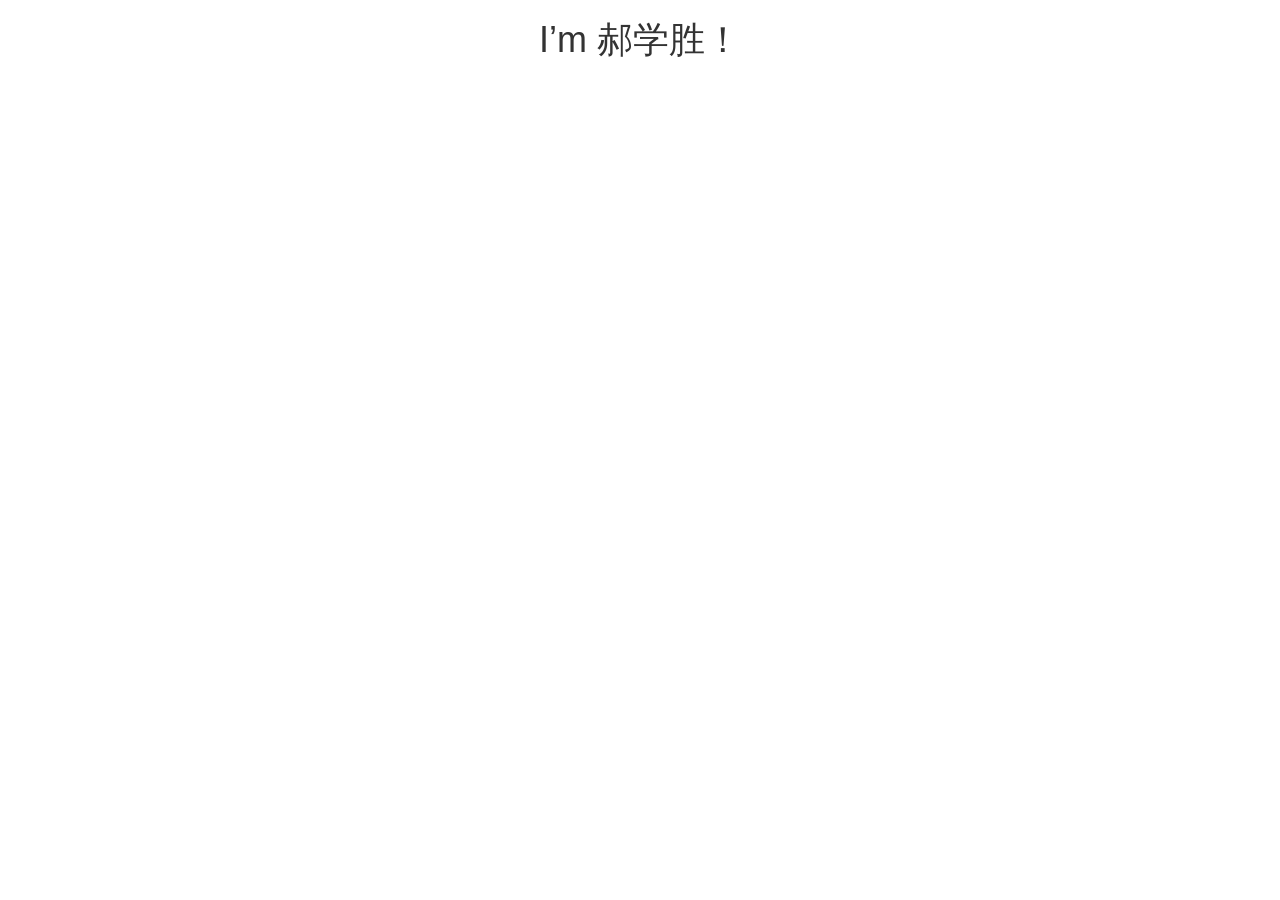
==== index.html @ 4cdcd28d "create a website create a website" ====
<!DOCTYPE html>
<html>
	<head>
		<meta charset="utf-8" />
		<title></title>
		<link rel="stylesheet" href="css/bootstrap.css" />
	</head>
	<body>
		<div class="container">
			
			<center><h1>I’m 郝学胜！</h1></center>
		</div>
		<script type="text/javascript" src="js/jquery-3.3.1.js" ></script>
		<script type="text/javascript" src="js/bootstrap.js" ></script>
	</body>
</html>
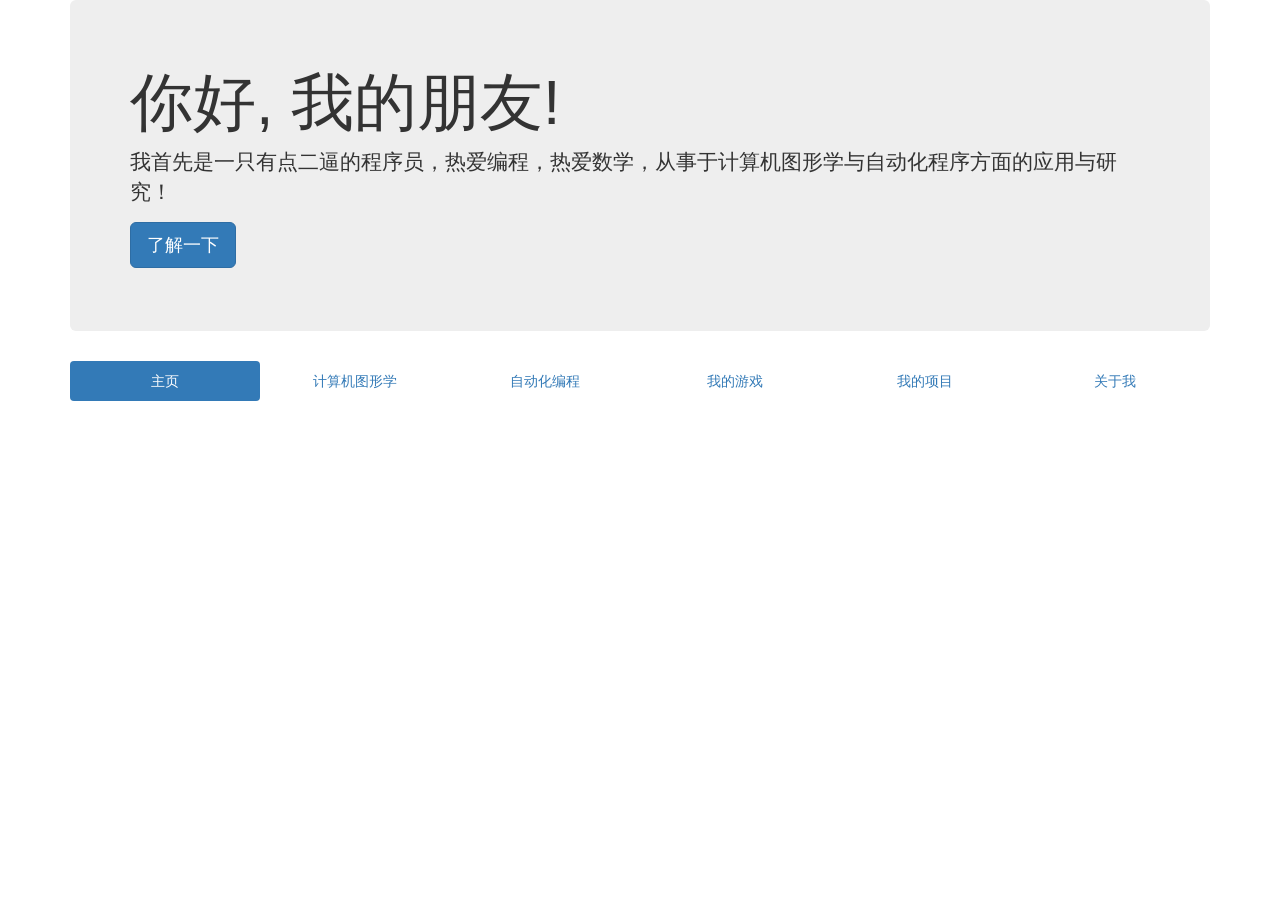
==== commit 5a5ae8fe: "Alter WebSite 22" ====
--- a/index.html
+++ b/index.html
@@ -1,16 +1,45 @@
 <!DOCTYPE html>
 <html>
+
 	<head>
 		<meta charset="utf-8" />
 		<title></title>
 		<link rel="stylesheet" href="css/bootstrap.css" />
 	</head>
+
 	<body>
 		<div class="container">
-			
-			<center><h1>I’m 郝学胜！</h1></center>
+			<div class="jumbotron">
+				<h1>你好, 我的朋友!</h1>
+				<p>我首先是一只有点二逼的程序员，热爱编程，热爱数学，从事于计算机图形学与自动化程序方面的应用与研究！</p>
+				<p>
+					<a class="btn btn-primary btn-lg" href="#" role="button">了解一下</a>
+				</p>
+			</div>
+			<ul class="nav nav-pills  nav-justified">
+				<li role="presentation" class="active">
+					<a href="#">主页</a>
+				</li>
+			    <li role="presentation">
+					<a href="#">计算机图形学</a>
+				</li>
+				 <li role="presentation">
+					<a href="#">自动化编程</a>
+				</li>
+				<li role="presentation">
+					<a href="#">我的游戏</a>
+				</li>
+				<li role="presentation">
+					<a href="#">我的项目</a>
+				</li>
+				<li role="presentation">
+					<a href="about.html">关于我</a>
+				</li>
+			</ul>
+
 		</div>
-		<script type="text/javascript" src="js/jquery-3.3.1.js" ></script>
-		<script type="text/javascript" src="js/bootstrap.js" ></script>
+		<script type="text/javascript" src="js/jquery-3.3.1.js"></script>
+		<script type="text/javascript" src="js/bootstrap.js"></script>
 	</body>
-</html>
+
+</html>
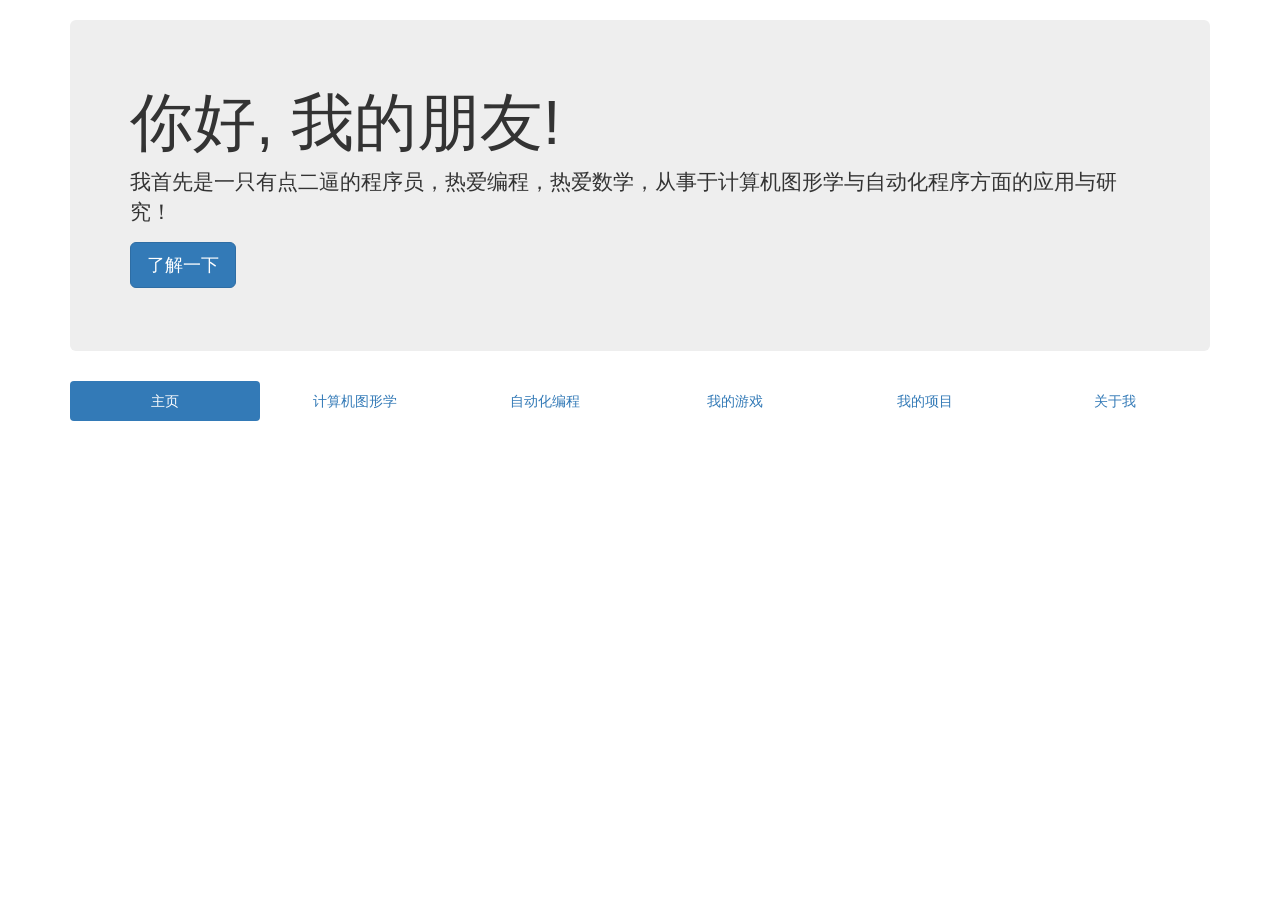
==== commit 6c45db0a: "Alter WebSite Alter WebSite" ====
--- a/index.html
+++ b/index.html
@@ -9,6 +9,7 @@
 
 	<body>
 		<div class="container">
+			<br />
 			<div class="jumbotron">
 				<h1>你好, 我的朋友!</h1>
 				<p>我首先是一只有点二逼的程序员，热爱编程，热爱数学，从事于计算机图形学与自动化程序方面的应用与研究！</p>
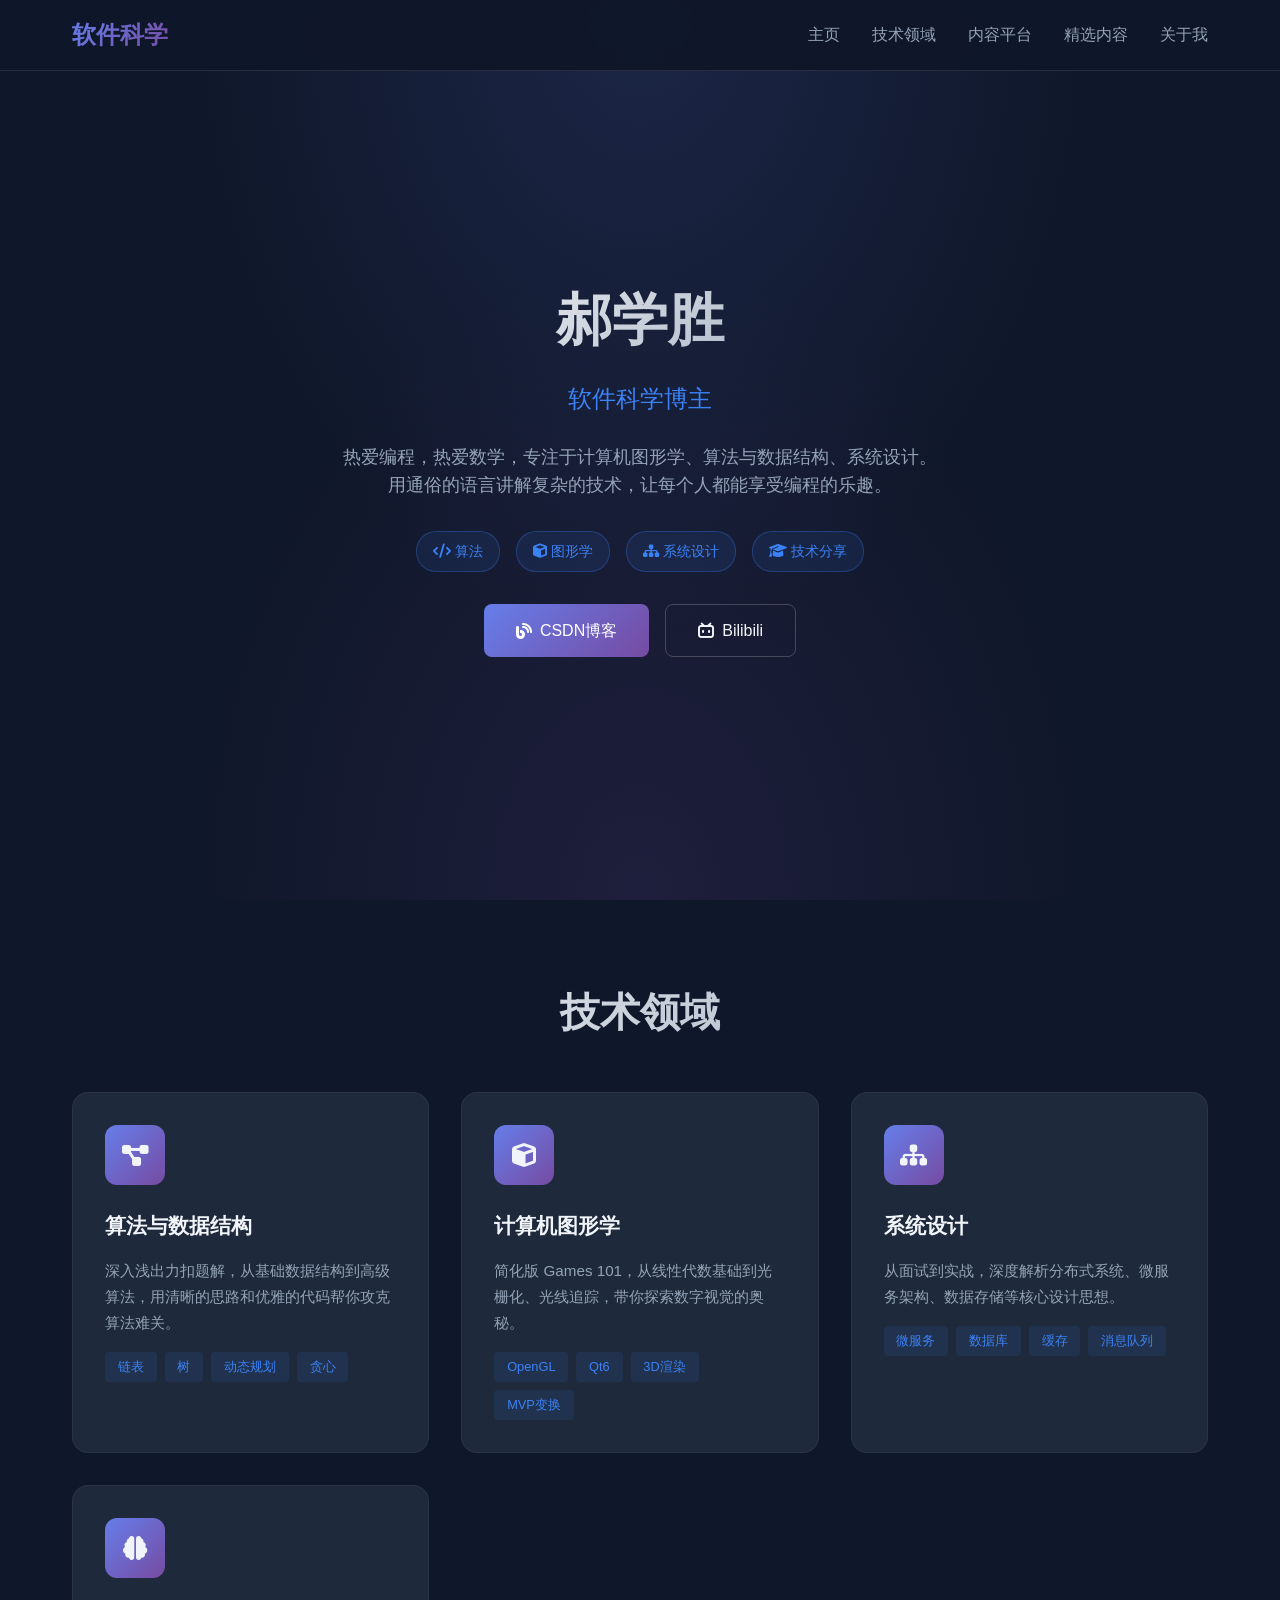
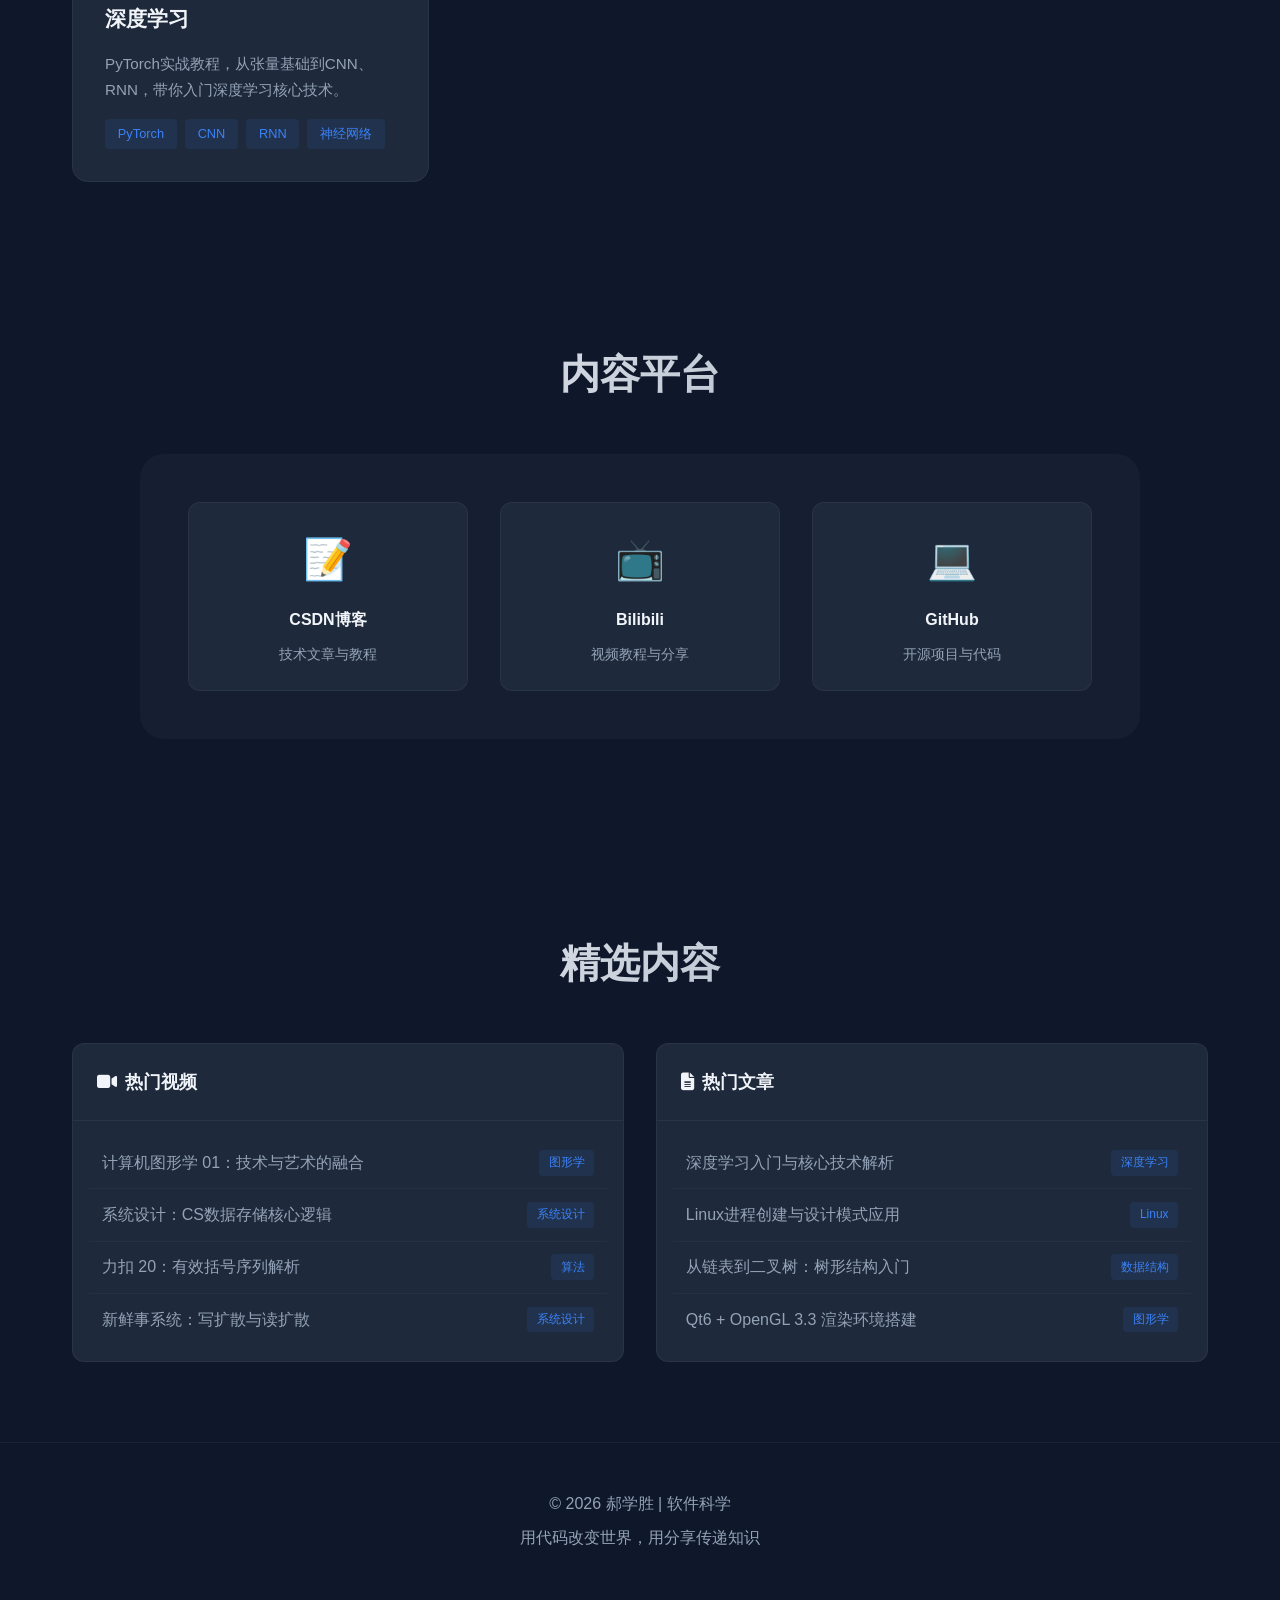
==== commit c61da0f1: "根据CSDN和Bilibili大体更新" ====
--- a/index.html
+++ b/index.html
@@ -1,46 +1,240 @@
 <!DOCTYPE html>
-<html>
-
-	<head>
-		<meta charset="utf-8" />
-		<title></title>
-		<link rel="stylesheet" href="css/bootstrap.css" />
-	</head>
-
-	<body>
-		<div class="container">
-			<br />
-			<div class="jumbotron">
-				<h1>你好, 我的朋友!</h1>
-				<p>我首先是一只有点二逼的程序员，热爱编程，热爱数学，从事于计算机图形学与自动化程序方面的应用与研究！</p>
-				<p>
-					<a class="btn btn-primary btn-lg" href="#" role="button">了解一下</a>
-				</p>
-			</div>
-			<ul class="nav nav-pills  nav-justified">
-				<li role="presentation" class="active">
-					<a href="#">主页</a>
-				</li>
-			    <li role="presentation">
-					<a href="#">计算机图形学</a>
-				</li>
-				 <li role="presentation">
-					<a href="#">自动化编程</a>
-				</li>
-				<li role="presentation">
-					<a href="#">我的游戏</a>
-				</li>
-				<li role="presentation">
-					<a href="#">我的项目</a>
-				</li>
-				<li role="presentation">
-					<a href="about.html">关于我</a>
-				</li>
-			</ul>
-
-		</div>
-		<script type="text/javascript" src="js/jquery-3.3.1.js"></script>
-		<script type="text/javascript" src="js/bootstrap.js"></script>
-	</body>
-
-</html>+<html lang="zh-CN">
+<head>
+    <meta charset="UTF-8">
+    <meta name="viewport" content="width=device-width, initial-scale=1.0">
+    <meta name="description" content="郝学胜 - 软件科学博主，专注于算法与数据结构、计算机图形学、系统设计">
+    <title>郝学胜 | 软件科学</title>
+    <link rel="stylesheet" href="css/style.css">
+    <link rel="stylesheet" href="https://cdnjs.cloudflare.com/ajax/libs/font-awesome/6.4.0/css/all.min.css">
+</head>
+<body>
+    <!-- 导航栏 -->
+    <nav class="navbar">
+        <div class="navbar-container">
+            <div class="logo">软件科学</div>
+            <ul class="nav-links">
+                <li><a href="#home">主页</a></li>
+                <li><a href="#tech">技术领域</a></li>
+                <li><a href="#platforms">内容平台</a></li>
+                <li><a href="#content">精选内容</a></li>
+                <li><a href="about.html">关于我</a></li>
+            </ul>
+        </div>
+    </nav>
+
+    <!-- 英雄区域 -->
+    <section id="home" class="hero">
+        <div class="hero-content fade-in">
+            <h1>郝学胜</h1>
+            <p class="subtitle">软件科学博主</p>
+            <p class="description">
+                热爱编程，热爱数学，专注于计算机图形学、算法与数据结构、系统设计。<br>
+                用通俗的语言讲解复杂的技术，让每个人都能享受编程的乐趣。
+            </p>
+            <div class="hero-badges">
+                <span class="badge"><i class="fas fa-code"></i> 算法</span>
+                <span class="badge"><i class="fas fa-cube"></i> 图形学</span>
+                <span class="badge"><i class="fas fa-sitemap"></i> 系统设计</span>
+                <span class="badge"><i class="fas fa-graduation-cap"></i> 技术分享</span>
+            </div>
+            <div class="social-links">
+                <a href="https://shendeyidi.blog.csdn.net/" target="_blank" class="btn btn-primary">
+                    <i class="fas fa-blog"></i> CSDN博客
+                </a>
+                <a href="https://space.bilibili.com/" target="_blank" class="btn btn-secondary">
+                    <i class="fab fa-bilibili"></i> Bilibili
+                </a>
+            </div>
+        </div>
+    </section>
+
+    <!-- 技术领域 -->
+    <section id="tech" class="section">
+        <h2 class="section-title">技术领域</h2>
+        <div class="tech-grid">
+            <div class="tech-card">
+                <div class="tech-icon">
+                    <i class="fas fa-project-diagram"></i>
+                </div>
+                <h3>算法与数据结构</h3>
+                <p>深入浅出力扣题解，从基础数据结构到高级算法，用清晰的思路和优雅的代码帮你攻克算法难关。</p>
+                <div class="tech-tags">
+                    <span class="tech-tag">链表</span>
+                    <span class="tech-tag">树</span>
+                    <span class="tech-tag">动态规划</span>
+                    <span class="tech-tag">贪心</span>
+                </div>
+            </div>
+            
+            <div class="tech-card">
+                <div class="tech-icon">
+                    <i class="fas fa-cube"></i>
+                </div>
+                <h3>计算机图形学</h3>
+                <p>简化版 Games 101，从线性代数基础到光栅化、光线追踪，带你探索数字视觉的奥秘。</p>
+                <div class="tech-tags">
+                    <span class="tech-tag">OpenGL</span>
+                    <span class="tech-tag">Qt6</span>
+                    <span class="tech-tag">3D渲染</span>
+                    <span class="tech-tag">MVP变换</span>
+                </div>
+            </div>
+            
+            <div class="tech-card">
+                <div class="tech-icon">
+                    <i class="fas fa-sitemap"></i>
+                </div>
+                <h3>系统设计</h3>
+                <p>从面试到实战，深度解析分布式系统、微服务架构、数据存储等核心设计思想。</p>
+                <div class="tech-tags">
+                    <span class="tech-tag">微服务</span>
+                    <span class="tech-tag">数据库</span>
+                    <span class="tech-tag">缓存</span>
+                    <span class="tech-tag">消息队列</span>
+                </div>
+            </div>
+            
+            <div class="tech-card">
+                <div class="tech-icon">
+                    <i class="fas fa-brain"></i>
+                </div>
+                <h3>深度学习</h3>
+                <p>PyTorch实战教程，从张量基础到CNN、RNN，带你入门深度学习核心技术。</p>
+                <div class="tech-tags">
+                    <span class="tech-tag">PyTorch</span>
+                    <span class="tech-tag">CNN</span>
+                    <span class="tech-tag">RNN</span>
+                    <span class="tech-tag">神经网络</span>
+                </div>
+            </div>
+        </div>
+    </section>
+
+    <!-- 平台链接 -->
+    <section id="platforms" class="section">
+        <h2 class="section-title">内容平台</h2>
+        <div class="platforms">
+            <div class="platform-grid">
+                <a href="https://shendeyidi.blog.csdn.net/" target="_blank" class="platform-card">
+                    <div class="platform-icon">📝</div>
+                    <h4>CSDN博客</h4>
+                    <span>技术文章与教程</span>
+                </a>
+                <a href="https://space.bilibili.com/" target="_blank" class="platform-card">
+                    <div class="platform-icon">📺</div>
+                    <h4>Bilibili</h4>
+                    <span>视频教程与分享</span>
+                </a>
+                <a href="https://github.com/shendeyidi" target="_blank" class="platform-card">
+                    <div class="platform-icon">💻</div>
+                    <h4>GitHub</h4>
+                    <span>开源项目与代码</span>
+                </a>
+            </div>
+        </div>
+    </section>
+
+    <!-- 精选内容 -->
+    <section id="content" class="section">
+        <h2 class="section-title">精选内容</h2>
+        <div class="content-grid">
+            <div class="content-card">
+                <div class="content-header">
+                    <h3><i class="fas fa-video"></i> 热门视频</h3>
+                </div>
+                <ul class="content-list">
+                    <li>
+                        <a href="https://www.bilibili.com/video/BV1wRAwzNEEY/" target="_blank">
+                            <span>计算机图形学 01：技术与艺术的融合</span>
+                            <span class="content-tag">图形学</span>
+                        </a>
+                    </li>
+                    <li>
+                        <a href="https://www.bilibili.com/video/BV1meXCBYEXj/" target="_blank">
+                            <span>系统设计：CS数据存储核心逻辑</span>
+                            <span class="content-tag">系统设计</span>
+                        </a>
+                    </li>
+                    <li>
+                        <a href="https://www.bilibili.com/video/BV1FQ9KBnE5c/" target="_blank">
+                            <span>力扣 20：有效括号序列解析</span>
+                            <span class="content-tag">算法</span>
+                        </a>
+                    </li>
+                    <li>
+                        <a href="https://www.bilibili.com/video/BV1vtQnBLE2v/" target="_blank">
+                            <span>新鲜事系统：写扩散与读扩散</span>
+                            <span class="content-tag">系统设计</span>
+                        </a>
+                    </li>
+                </ul>
+            </div>
+            
+            <div class="content-card">
+                <div class="content-header">
+                    <h3><i class="fas fa-file-alt"></i> 热门文章</h3>
+                </div>
+                <ul class="content-list">
+                    <li>
+                        <a href="https://shendeyidi.blog.csdn.net/article/details/158813073" target="_blank">
+                            <span>深度学习入门与核心技术解析</span>
+                            <span class="content-tag">深度学习</span>
+                        </a>
+                    </li>
+                    <li>
+                        <a href="https://shendeyidi.blog.csdn.net/article/details/155631454" target="_blank">
+                            <span>Linux进程创建与设计模式应用</span>
+                            <span class="content-tag">Linux</span>
+                        </a>
+                    </li>
+                    <li>
+                        <a href="#" target="_blank">
+                            <span>从链表到二叉树：树形结构入门</span>
+                            <span class="content-tag">数据结构</span>
+                        </a>
+                    </li>
+                    <li>
+                        <a href="#" target="_blank">
+                            <span>Qt6 + OpenGL 3.3 渲染环境搭建</span>
+                            <span class="content-tag">图形学</span>
+                        </a>
+                    </li>
+                </ul>
+            </div>
+        </div>
+    </section>
+
+    <!-- 页脚 -->
+    <footer class="footer">
+        <p>© 2026 郝学胜 | 软件科学</p>
+        <p>用代码改变世界，用分享传递知识</p>
+    </footer>
+
+    <script>
+        // 平滑滚动
+        document.querySelectorAll('a[href^="#"]').forEach(anchor => {
+            anchor.addEventListener('click', function (e) {
+                e.preventDefault();
+                const target = document.querySelector(this.getAttribute('href'));
+                if (target) {
+                    target.scrollIntoView({
+                        behavior: 'smooth',
+                        block: 'start'
+                    });
+                }
+            });
+        });
+
+        // 导航栏滚动效果
+        window.addEventListener('scroll', () => {
+            const navbar = document.querySelector('.navbar');
+            if (window.scrollY > 50) {
+                navbar.style.background = 'rgba(15, 23, 42, 0.98)';
+            } else {
+                navbar.style.background = 'rgba(15, 23, 42, 0.95)';
+            }
+        });
+    </script>
+</body>
+</html>
--- a/css/style.css
+++ b/css/style.css
@@ -0,0 +1,419 @@
+/* 郝学胜个人主页 - 自定义样式 */
+
+:root {
+    --primary-color: #2563eb;
+    --secondary-color: #1e40af;
+    --accent-color: #3b82f6;
+    --dark-bg: #0f172a;
+    --card-bg: #1e293b;
+    --text-primary: #f1f5f9;
+    --text-secondary: #94a3b8;
+    --gradient-1: #667eea;
+    --gradient-2: #764ba2;
+}
+
+* {
+    margin: 0;
+    padding: 0;
+    box-sizing: border-box;
+}
+
+body {
+    font-family: -apple-system, BlinkMacSystemFont, 'Segoe UI', Roboto, 'Helvetica Neue', Arial, sans-serif;
+    background: var(--dark-bg);
+    color: var(--text-primary);
+    line-height: 1.6;
+}
+
+/* 导航栏 */
+.navbar {
+    background: rgba(15, 23, 42, 0.95);
+    backdrop-filter: blur(10px);
+    padding: 1rem 0;
+    position: fixed;
+    width: 100%;
+    top: 0;
+    z-index: 1000;
+    border-bottom: 1px solid rgba(255, 255, 255, 0.1);
+}
+
+.navbar-container {
+    max-width: 1200px;
+    margin: 0 auto;
+    padding: 0 2rem;
+    display: flex;
+    justify-content: space-between;
+    align-items: center;
+}
+
+.logo {
+    font-size: 1.5rem;
+    font-weight: bold;
+    background: linear-gradient(135deg, var(--gradient-1), var(--gradient-2));
+    -webkit-background-clip: text;
+    -webkit-text-fill-color: transparent;
+    background-clip: text;
+}
+
+.nav-links {
+    display: flex;
+    gap: 2rem;
+    list-style: none;
+}
+
+.nav-links a {
+    color: var(--text-secondary);
+    text-decoration: none;
+    transition: color 0.3s;
+    font-weight: 500;
+}
+
+.nav-links a:hover {
+    color: var(--text-primary);
+}
+
+/* 英雄区域 */
+.hero {
+    min-height: 100vh;
+    display: flex;
+    align-items: center;
+    justify-content: center;
+    text-align: center;
+    padding: 6rem 2rem 4rem;
+    background: 
+        radial-gradient(ellipse at top, rgba(102, 126, 234, 0.15) 0%, transparent 50%),
+        radial-gradient(ellipse at bottom, rgba(118, 75, 162, 0.15) 0%, transparent 50%);
+}
+
+.hero-content h1 {
+    font-size: 3.5rem;
+    margin-bottom: 1rem;
+    background: linear-gradient(135deg, #fff 0%, #94a3b8 100%);
+    -webkit-background-clip: text;
+    -webkit-text-fill-color: transparent;
+    background-clip: text;
+}
+
+.hero-content .subtitle {
+    font-size: 1.5rem;
+    color: var(--accent-color);
+    margin-bottom: 1.5rem;
+}
+
+.hero-content .description {
+    font-size: 1.1rem;
+    color: var(--text-secondary);
+    max-width: 600px;
+    margin: 0 auto 2rem;
+}
+
+.hero-badges {
+    display: flex;
+    gap: 1rem;
+    justify-content: center;
+    flex-wrap: wrap;
+    margin-bottom: 2rem;
+}
+
+.badge {
+    background: rgba(59, 130, 246, 0.1);
+    border: 1px solid rgba(59, 130, 246, 0.3);
+    padding: 0.5rem 1rem;
+    border-radius: 20px;
+    font-size: 0.9rem;
+    color: var(--accent-color);
+}
+
+.social-links {
+    display: flex;
+    gap: 1rem;
+    justify-content: center;
+}
+
+.btn {
+    padding: 0.8rem 2rem;
+    border-radius: 8px;
+    text-decoration: none;
+    font-weight: 500;
+    transition: all 0.3s;
+    display: inline-flex;
+    align-items: center;
+    gap: 0.5rem;
+}
+
+.btn-primary {
+    background: linear-gradient(135deg, var(--gradient-1), var(--gradient-2));
+    color: white;
+}
+
+.btn-primary:hover {
+    transform: translateY(-2px);
+    box-shadow: 0 10px 30px rgba(102, 126, 234, 0.3);
+}
+
+.btn-secondary {
+    background: transparent;
+    border: 1px solid rgba(255, 255, 255, 0.2);
+    color: var(--text-primary);
+}
+
+.btn-secondary:hover {
+    background: rgba(255, 255, 255, 0.1);
+}
+
+/* 技术领域 */
+.section {
+    padding: 5rem 2rem;
+    max-width: 1200px;
+    margin: 0 auto;
+}
+
+.section-title {
+    font-size: 2.5rem;
+    text-align: center;
+    margin-bottom: 3rem;
+    background: linear-gradient(135deg, #fff 0%, #94a3b8 100%);
+    -webkit-background-clip: text;
+    -webkit-text-fill-color: transparent;
+    background-clip: text;
+}
+
+.tech-grid {
+    display: grid;
+    grid-template-columns: repeat(auto-fit, minmax(280px, 1fr));
+    gap: 2rem;
+}
+
+.tech-card {
+    background: var(--card-bg);
+    border-radius: 16px;
+    padding: 2rem;
+    border: 1px solid rgba(255, 255, 255, 0.05);
+    transition: all 0.3s;
+    position: relative;
+    overflow: hidden;
+}
+
+.tech-card::before {
+    content: '';
+    position: absolute;
+    top: 0;
+    left: 0;
+    right: 0;
+    height: 3px;
+    background: linear-gradient(90deg, var(--gradient-1), var(--gradient-2));
+    transform: scaleX(0);
+    transition: transform 0.3s;
+}
+
+.tech-card:hover::before {
+    transform: scaleX(1);
+}
+
+.tech-card:hover {
+    transform: translateY(-5px);
+    box-shadow: 0 20px 40px rgba(0, 0, 0, 0.3);
+}
+
+.tech-icon {
+    width: 60px;
+    height: 60px;
+    background: linear-gradient(135deg, var(--gradient-1), var(--gradient-2));
+    border-radius: 12px;
+    display: flex;
+    align-items: center;
+    justify-content: center;
+    font-size: 1.5rem;
+    margin-bottom: 1.5rem;
+}
+
+.tech-card h3 {
+    font-size: 1.3rem;
+    margin-bottom: 1rem;
+    color: var(--text-primary);
+}
+
+.tech-card p {
+    color: var(--text-secondary);
+    font-size: 0.95rem;
+    line-height: 1.7;
+}
+
+.tech-tags {
+    display: flex;
+    flex-wrap: wrap;
+    gap: 0.5rem;
+    margin-top: 1rem;
+}
+
+.tech-tag {
+    background: rgba(59, 130, 246, 0.1);
+    color: var(--accent-color);
+    padding: 0.3rem 0.8rem;
+    border-radius: 4px;
+    font-size: 0.8rem;
+}
+
+/* 平台链接 */
+.platforms {
+    background: rgba(30, 41, 59, 0.5);
+    border-radius: 24px;
+    padding: 3rem;
+    margin: 2rem auto;
+    max-width: 1000px;
+}
+
+.platform-grid {
+    display: grid;
+    grid-template-columns: repeat(auto-fit, minmax(200px, 1fr));
+    gap: 2rem;
+}
+
+.platform-card {
+    background: var(--card-bg);
+    border-radius: 12px;
+    padding: 1.5rem;
+    text-align: center;
+    text-decoration: none;
+    color: var(--text-primary);
+    border: 1px solid rgba(255, 255, 255, 0.05);
+    transition: all 0.3s;
+}
+
+.platform-card:hover {
+    transform: translateY(-3px);
+    border-color: var(--accent-color);
+}
+
+.platform-icon {
+    font-size: 2.5rem;
+    margin-bottom: 1rem;
+}
+
+.platform-card h4 {
+    margin-bottom: 0.5rem;
+}
+
+.platform-card span {
+    color: var(--text-secondary);
+    font-size: 0.9rem;
+}
+
+/* 内容展示 */
+.content-grid {
+    display: grid;
+    grid-template-columns: repeat(auto-fit, minmax(300px, 1fr));
+    gap: 2rem;
+}
+
+.content-card {
+    background: var(--card-bg);
+    border-radius: 12px;
+    overflow: hidden;
+    border: 1px solid rgba(255, 255, 255, 0.05);
+    transition: all 0.3s;
+}
+
+.content-card:hover {
+    transform: translateY(-3px);
+    box-shadow: 0 10px 30px rgba(0, 0, 0, 0.3);
+}
+
+.content-header {
+    padding: 1.5rem;
+    border-bottom: 1px solid rgba(255, 255, 255, 0.05);
+}
+
+.content-header h3 {
+    display: flex;
+    align-items: center;
+    gap: 0.5rem;
+    font-size: 1.1rem;
+}
+
+.content-list {
+    list-style: none;
+    padding: 1rem;
+}
+
+.content-list li {
+    padding: 0.8rem;
+    border-bottom: 1px solid rgba(255, 255, 255, 0.03);
+    transition: background 0.2s;
+}
+
+.content-list li:last-child {
+    border-bottom: none;
+}
+
+.content-list li:hover {
+    background: rgba(255, 255, 255, 0.03);
+    border-radius: 6px;
+}
+
+.content-list a {
+    color: var(--text-secondary);
+    text-decoration: none;
+    display: flex;
+    justify-content: space-between;
+    align-items: center;
+}
+
+.content-list a:hover {
+    color: var(--text-primary);
+}
+
+.content-tag {
+    background: rgba(59, 130, 246, 0.1);
+    color: var(--accent-color);
+    padding: 0.2rem 0.6rem;
+    border-radius: 4px;
+    font-size: 0.75rem;
+}
+
+/* 页脚 */
+.footer {
+    text-align: center;
+    padding: 3rem 2rem;
+    border-top: 1px solid rgba(255, 255, 255, 0.05);
+    color: var(--text-secondary);
+}
+
+.footer p {
+    margin-bottom: 0.5rem;
+}
+
+/* 响应式 */
+@media (max-width: 768px) {
+    .hero-content h1 {
+        font-size: 2.5rem;
+    }
+    
+    .nav-links {
+        display: none;
+    }
+    
+    .section {
+        padding: 3rem 1rem;
+    }
+    
+    .platforms {
+        padding: 2rem 1rem;
+    }
+}
+
+/* 动画 */
+@keyframes fadeInUp {
+    from {
+        opacity: 0;
+        transform: translateY(30px);
+    }
+    to {
+        opacity: 1;
+        transform: translateY(0);
+    }
+}
+
+.fade-in {
+    animation: fadeInUp 0.8s ease-out;
+}
